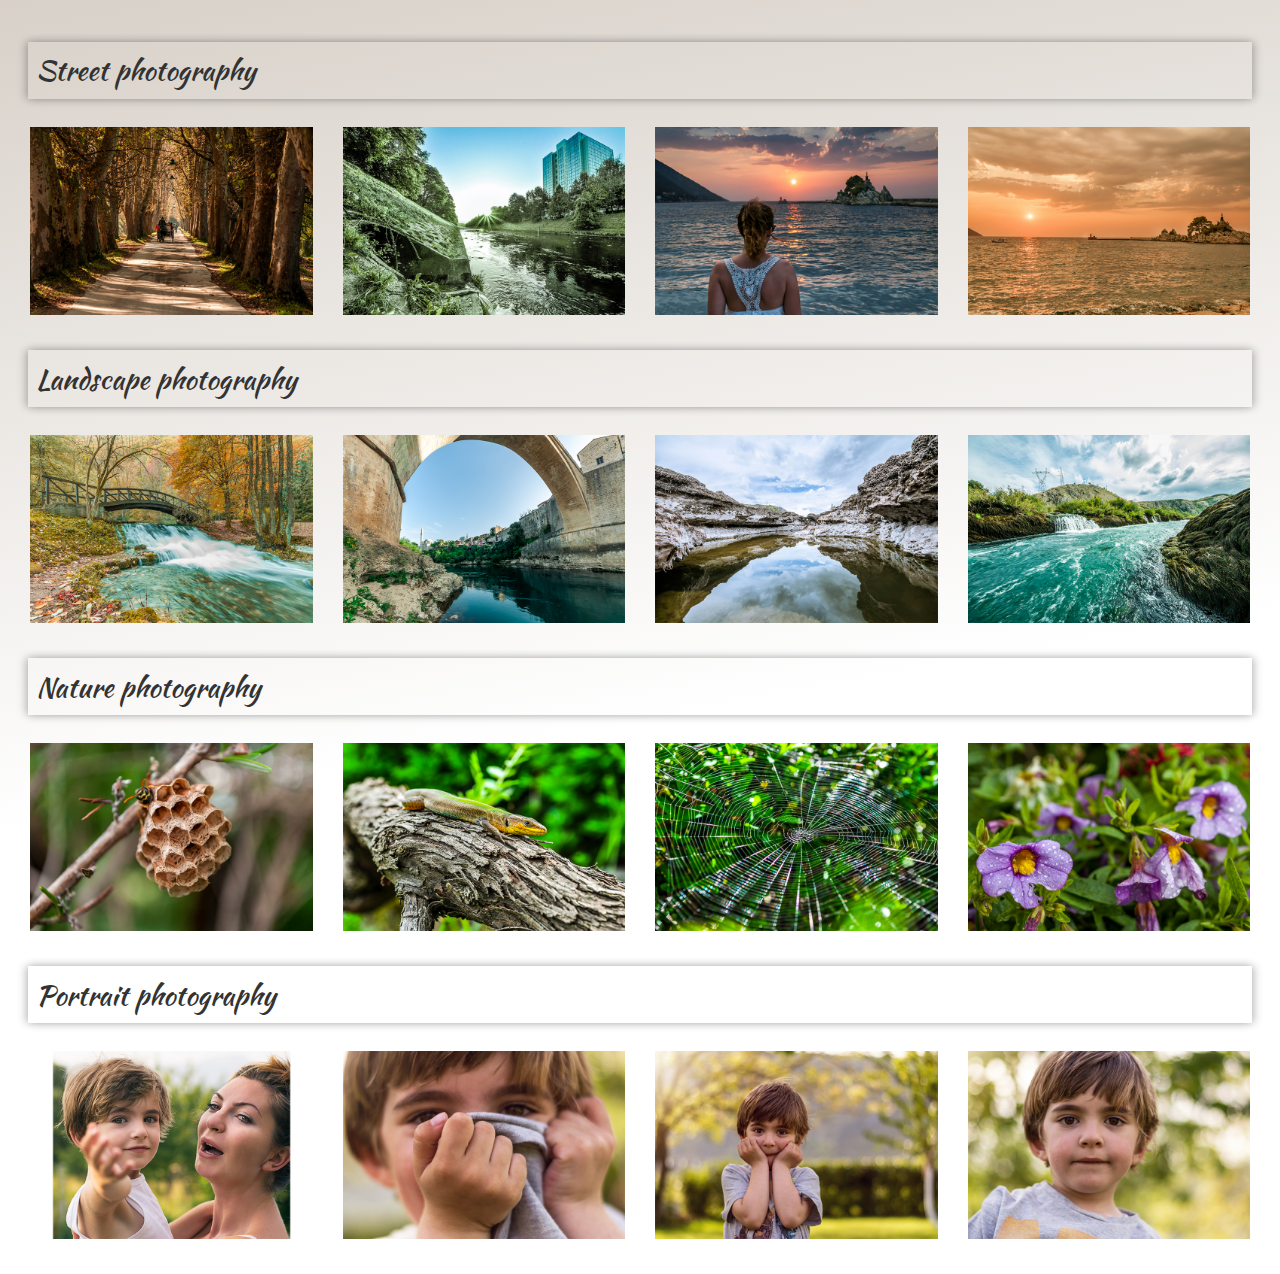
==== gallery.html @ 653e0821 "Initial commit" ====
<!DOCTYPE html>
<html lang="en">
<head>
    <meta charset="UTF-8">
    <meta name="viewport" content="width=device-width, initial-scale=1.0">
    <meta http-equiv="X-UA-Compatible" content="ie=edge">
    <link href="https://fonts.googleapis.com/css?family=Kaushan+Script" rel="stylesheet">
    <link href="css/lightbox.css" rel="stylesheet">
    <link rel="stylesheet" href="css/bootstrap.min.css">
    <title>Document</title>
</head>
<body>

    <p class="street" id="street">Street photography</p>

    <div class="container-fluid">
           <a href="img/autumng.jpg" data-lightbox="gallery"><img src="img/autumng.jpg" class="col-xs-12 col-md-6 col-lg-3" alt=""></a>
           <a href="img/riverg.jpg" data-lightbox="gallery"><img src="img/riverg.jpg" class="col-xs-12 col-md-6 col-lg-3" alt=""></a>
           <a href="img/trpanjg.jpg" data-lightbox="gallery"><img src="img/trpanjg.jpg" class="col-xs-12 col-md-6 col-lg-3" alt=""></a>
           <a href="img/trpanjgg.jpg" data-lightbox="gallery"><img src="img/trpanjgg.jpg" class="col-xs-12 col-md-6 col-lg-3" alt=""></a>
    </div>

    <p class="landscape" id="landscape">Landscape photography</p>

    <div class="container-fluid">
           <a href="img/landscapeg.jpg" data-lightbox="gallery"><img src="img/landscapeg.jpg" class="col-xs-12 col-md-6 col-lg-3" alt=""></a>
           <a href="img/bridge.jpg" data-lightbox="gallery"><img src="img/bridge.jpg" class="col-xs-12 col-md-6 col-lg-3" alt=""></a>
           <a href="img/mirrorg.jpg" data-lightbox="gallery"><img src="img/mirrorg.jpg" class="col-xs-12 col-md-6 col-lg-3" alt=""></a>
           <a href="img/waterg.jpg" data-lightbox="gallery"><img src="img/waterg.jpg" class="col-xs-12 col-md-6 col-lg-3" alt=""></a>
    </div>

    <p class="nature" id="nature">Nature photography</p>

    <div class="container-fluid">
           <a href="img/waspg.jpg" data-lightbox="gallery"><img src="img/waspg.jpg" class="col-xs-12 col-md-6 col-lg-3" alt=""></a>
           <a href="img/lizardg.jpg" data-lightbox="gallery"><img src="img/lizardg.jpg" class="col-xs-12 col-md-6 col-lg-3" alt=""></a>
           <a href="img/netg.jpg" data-lightbox="gallery"><img src="img/netg.jpg" class="col-xs-12 col-md-6 col-lg-3" alt=""></a>
           <a href="img/flowerg.jpg" data-lightbox="gallery"><img src="img/flowerg.jpg" class="col-xs-12 col-md-6 col-lg-3" alt=""></a>
    </div>

    <p class="portrait" id="portrait">Portrait photography</p>

    <div class="container-fluid lastdiv">
           <a href="img/portrait1g.jpg" data-lightbox="gallery"><img src="img/portrait1g.jpg" class="col-xs-12 col-md-6 col-lg-3" alt=""></a>
           <a href="img/portrait2g.jpg" data-lightbox="gallery"><img src="img/portrait2g.jpg" class="col-xs-12 col-md-6 col-lg-3" alt=""></a>
           <a href="img/portrait3g.jpg" data-lightbox="gallery"><img src="img/portrait3g.jpg" class="col-xs-12 col-md-6 col-lg-3" alt=""></a>
           <a href="img/portrait4g.jpg" data-lightbox="gallery"><img src="img/portrait4g.jpg" class="col-xs-12 col-md-6 col-lg-3" alt=""></a>
    </div>

    <script src="js/jquery-3.3.1.min.js"></script>
    <script src="js/bootstrap.min.js"></script>
    <script src="js/lightbox.js"></script>
</body>
</html>
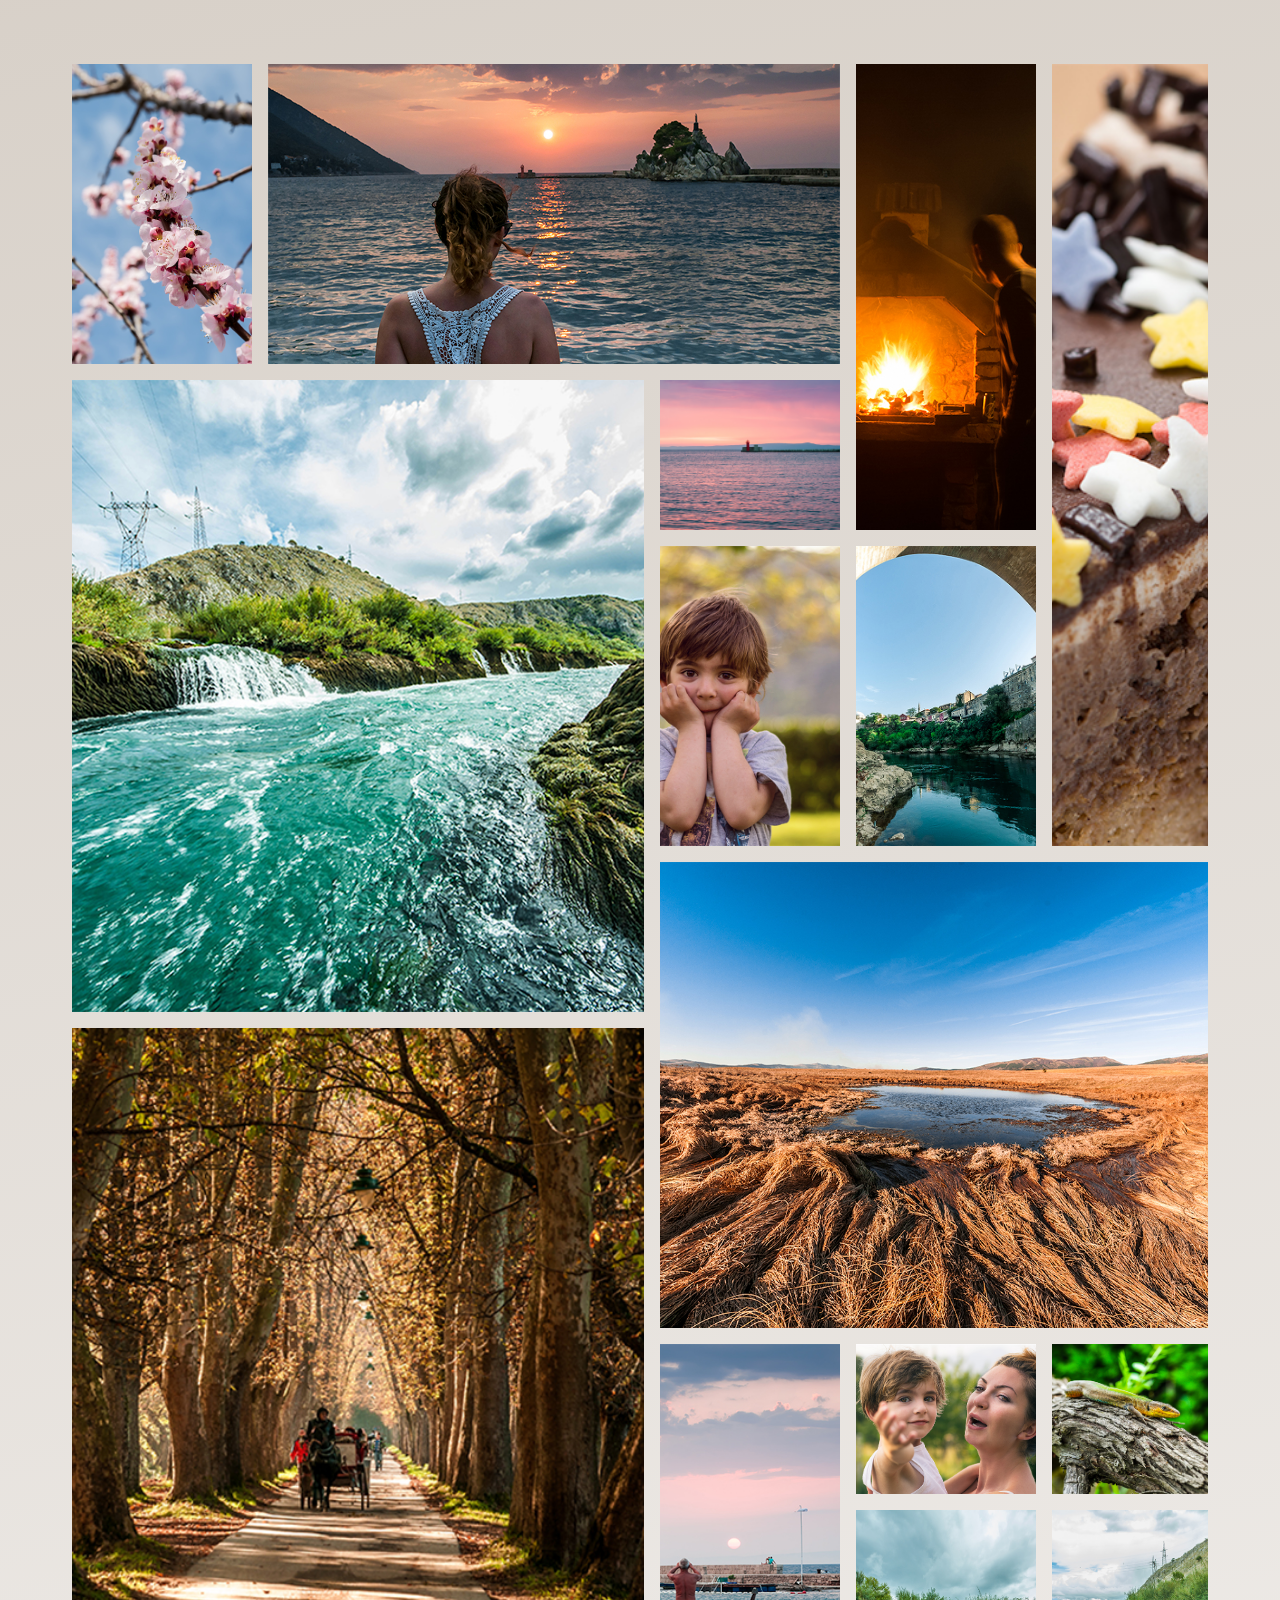
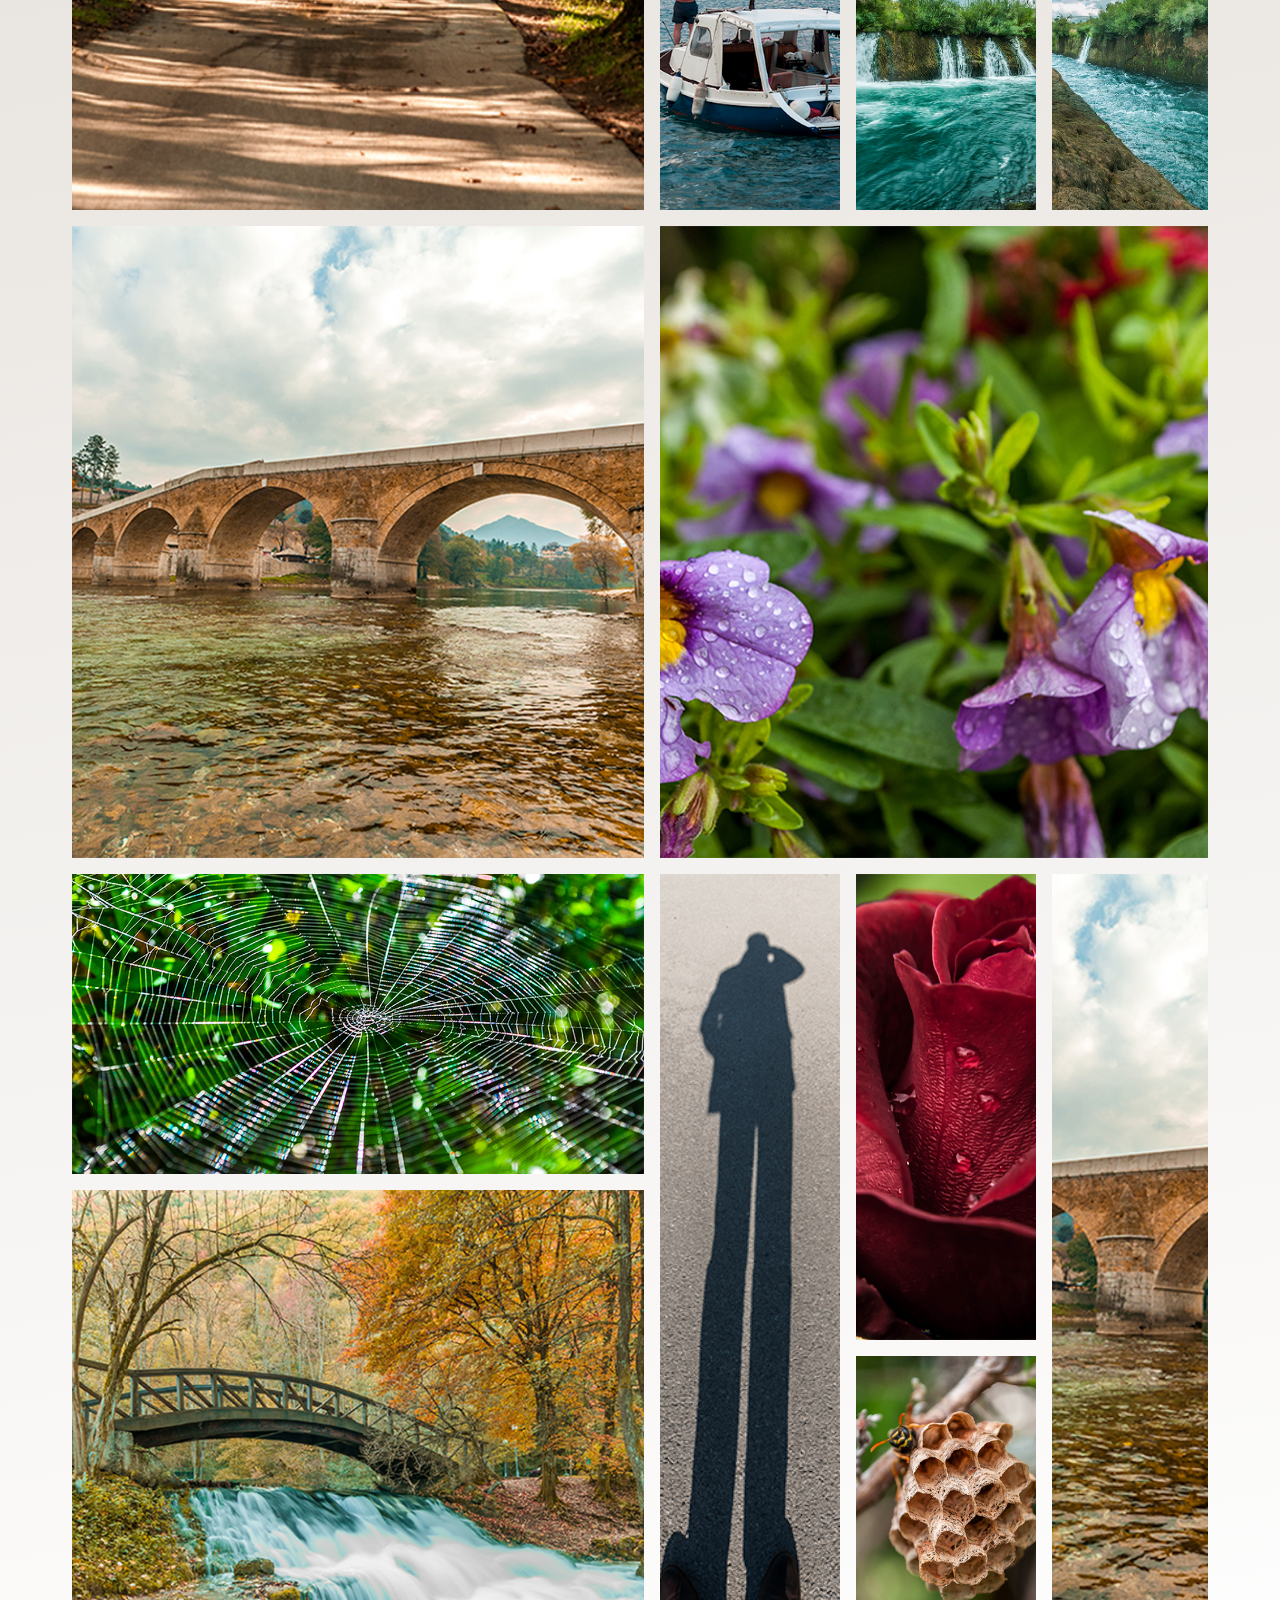
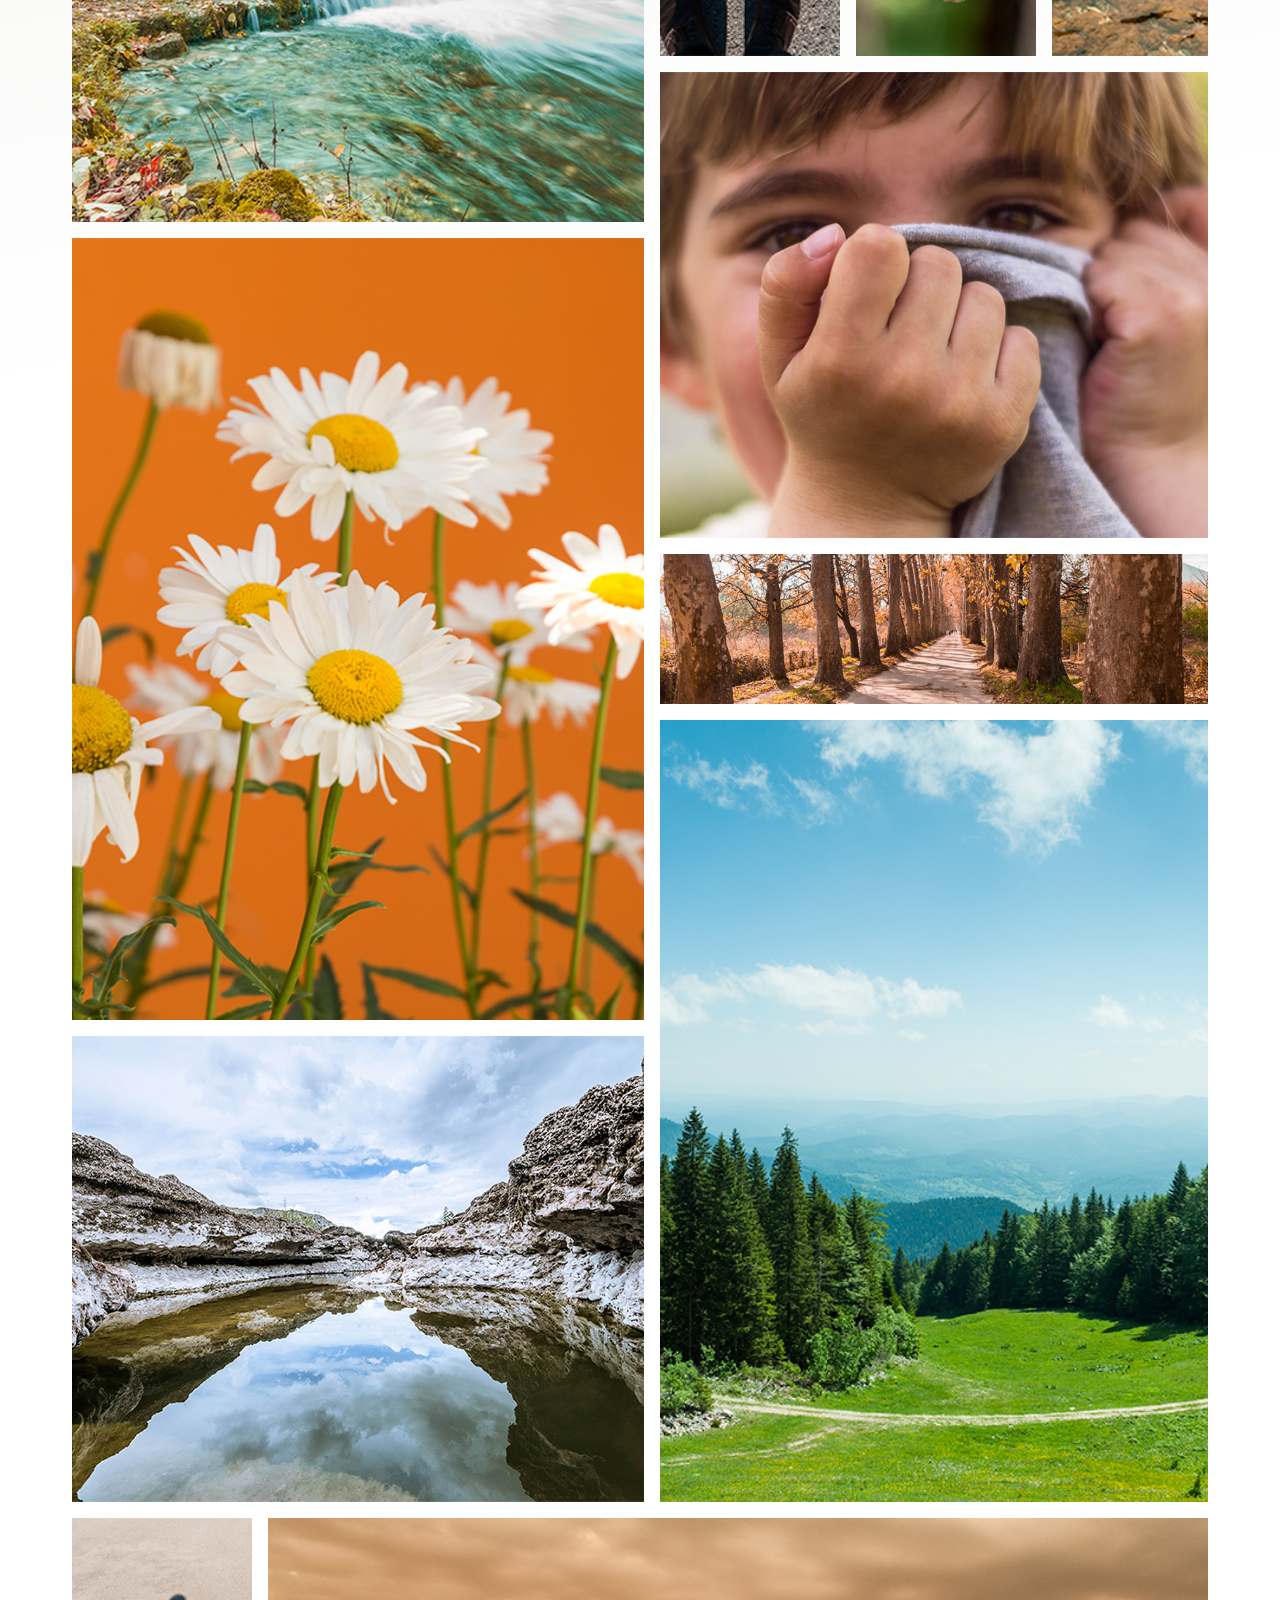
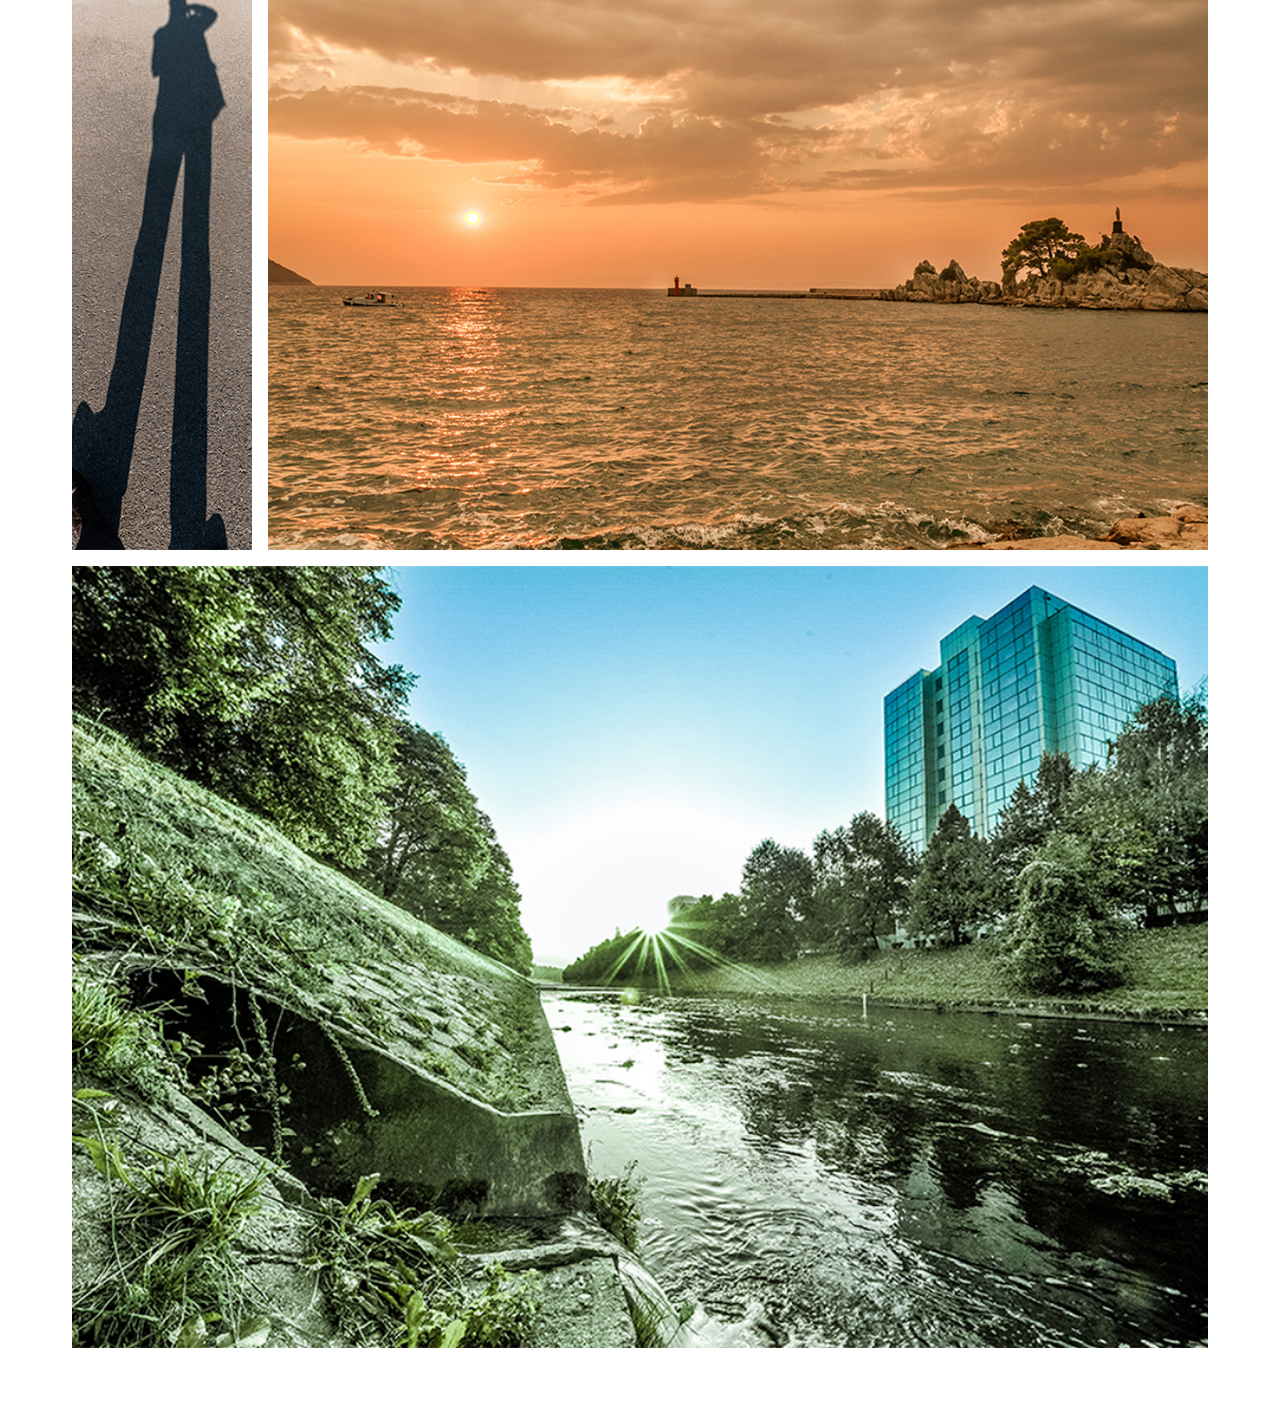
==== commit 066cd1d9: "CSS grid gallery" ====
--- a/gallery.html
+++ b/gallery.html
@@ -1,15 +1,116 @@
 <!DOCTYPE html>
 <html lang="en">
 <head>
-    <meta charset="UTF-8">
-    <meta name="viewport" content="width=device-width, initial-scale=1.0">
-    <meta http-equiv="X-UA-Compatible" content="ie=edge">
-    <link href="https://fonts.googleapis.com/css?family=Kaushan+Script" rel="stylesheet">
-    <link href="css/lightbox.css" rel="stylesheet">
-    <link rel="stylesheet" href="css/bootstrap.min.css">
-    <title>Document</title>
+  <meta charset="UTF-8">
+  <meta name="viewport" content="width=device-width, initial-scale=1.0">
+  <meta http-equiv="X-UA-Compatible" content="ie=edge">
+  <title>Gallery</title>
+  <link rel="stylesheet" href="css/gallery.css">
+  <link href="css/lightbox.css" rel="stylesheet">
 </head>
 <body>
+<div class="main"> 
+
+
+    <div class="img img1"><a href="img/Spring.jpg" data-lightbox="gallery"><img src="img/Spring.jpg" alt=""></a></div> 
+        
+    <div class="img img2"> <a href="img/trpanjg.jpg" data-lightbox="gallery"> <img src="img/trpanjg.jpg" alt=""></a></div>
+ 
+    <div class="img img3"><a href="img/Biosko-2.jpg" data-lightbox="gallery"> <img src="img/Biosko-2.jpg" alt=""></a></div>
+
+    <div class="img img4"><a href="img/waterg.jpg" data-lightbox="gallery"> <img src="img/waterg.jpg" alt="">
+    </a> </div>
+
+    <div class="img img5"><a href="img/cake.jpg" data-lightbox="gallery">  <img src="img/cake.jpg" alt="">
+    </a>  </div>
+
+    <div class="img img6"><a href="img/Kupres.jpg" data-lightbox="gallery">  <img src="img/Kupres.jpg" alt="">
+    </a></div>
+   
+    <div class="img img7"><a href="img/Lighthouse.jpg" data-lightbox="gallery">  <img src="img/Lighthouse.jpg" alt="">
+    </a></div>
+
+    <div class="img img8"><a href="img/autmnmiddle.jpg" data-lightbox="gallery"> <img src="img/autmnmiddle.jpg" alt="">
+    </a></div>
+
+    <div class="img img9"><a href="img/summer.jpg" data-lightbox="gallery"><img src="img/summer.jpg" alt="">
+    </a></div>
+
+    <div class="img img10"><a href="img/bridgeg.jpg" data-lightbox="gallery">  <img src="img/bridgeg.jpg" alt="">
+    </a></div>
+
+    <div class="img img11"><a href="img/dancimiddle.jpg" data-lightbox="gallery">   <img src="img/dancimiddle.jpg" alt="">
+    </a></div>
+
+    <div class="img img12"><a href="img/flowerg.jpg" data-lightbox="gallery">  <img src="img/flowerg.jpg" alt="">
+    </a></div>
+
+    <div class="img img13"><a href="img/bridge.jpg" data-lightbox="gallery">  <img src="img/bridge.jpg" alt="">
+    </a></div>
+
+    <div class="img img14"><a href="img/netg.jpg" data-lightbox="gallery"> <img src="img/netg.jpg" alt="">
+    </a></div>
+
+    <div class="img img15"><a href="img/Selfie1.jpg" data-lightbox="gallery">  <img src="img/Selfie1.jpg" alt="">
+    </a></div>
+
+    <div class="img img16"><a href="img/bridgemiddle.jpg" data-lightbox="gallery">  <img src="img/bridgemiddle.jpg" alt="">
+    </a></div>
+
+    <div class="img img17"><a href="img/portraitg.jpg" data-lightbox="gallery">  <img src="img/portraitg.jpg" alt="">
+    </a></div>
+
+    <div class="img img18"><a href="img/portrait2g.jpg" data-lightbox="gallery">  <img src="img/portrait2g.jpg" alt="">
+    </a></div>
+
+    <div class="img img19"><a href="img/lizardg.jpg" data-lightbox="gallery">  <img src="img/lizardg.jpg" alt="">
+    </a></div>
+
+    <div class="img img20"><a href="img/flowers.jpg" data-lightbox="gallery">  <img src="img/flowers.jpg" alt="">
+    </a></div>
+
+    <div class="img img21"><a href="img/ruza.jpg" data-lightbox="gallery">   <img src="img/ruza.jpg" alt="">
+    </a></div>
+
+    <div class="img img22"><a href="img/autumn.jpg" data-lightbox="gallery">  <img src="img/autumn.jpg" alt="">
+    </a></div>
+
+    <div class="img img23"><a href="img/landscape2.jpg" data-lightbox="gallery">  <img src="img/landscape2.jpg" alt="">
+    </a></div>
+
+    <div class="img img24"><a href="img/mountain.jpg" data-lightbox="gallery">  <img src="img/mountain.jpg" alt="">
+    </a> </div>
+
+    <div class="img img25"><a href="img/bridgeg.jpg" data-lightbox="gallery">  <img src="img/bridgeg.jpg" alt="">
+    </a></div>
+
+    <div class="img img26"><a href="img/mirrorg.jpg" data-lightbox="gallery">  <img src="img/mirrorg.jpg" alt="">
+    </a></div>
+
+    <div class="img img27"><a href="img/selfie.jpg" data-lightbox="gallery">  <img src="img/selfie.jpg" alt="">
+    </a></div>
+
+    <div class="img img28"><a href="img/trpanjgg.jpg" data-lightbox="gallery">  <img src="img/trpanjgg.jpg" alt="">
+    </a></div>
+
+    <div class="img img29"><a href="img/landscape1.jpg" data-lightbox="gallery">  <img src="img/landscape1.jpg" alt="">
+    </a></div>
+
+    <div class="img img30"><a href="img/riverg.jpg" data-lightbox="gallery">   <img src="img/riverg.jpg" alt="">
+    </a></div>
+    
+    <div class="img img31"><a href="img/waspg.jpg" data-lightbox="gallery"> <img src="img/waspg.jpg" alt="">
+    </a></div>
+
+</div><!--main div-->
+
+
+
+
+<!--
+
+
+  <body>
 
     <p class="street" id="street">Street photography</p>
 
@@ -46,9 +147,28 @@
            <a href="img/portrait3g.jpg" data-lightbox="gallery"><img src="img/portrait3g.jpg" class="col-xs-12 col-md-6 col-lg-3" alt=""></a>
            <a href="img/portrait4g.jpg" data-lightbox="gallery"><img src="img/portrait4g.jpg" class="col-xs-12 col-md-6 col-lg-3" alt=""></a>
     </div>
+-->
+    <script src="js/jquery-3.3.1.min.js"></script>
+    <script src="js/lightbox.js"></script>
 
-    <script src="js/jquery-3.3.1.min.js"></script>
-    <script src="js/bootstrap.min.js"></script>
-    <script src="js/lightbox.js"></script>
+  
+  <!-- <button id="button">Click here for a console log!</button>
+            <script>
+                // first, get the button
+                var button = document.querySelector("#button");
+
+                // second, define what you want to happen
+                var clickCallback = function(event) {
+                    alert("You've clicked on the button!");
+                }
+
+                // third, add the event listener on the click event
+                button.addEventListener("mouseover", clickCallback);
+            </script>
+
+  <script src="js/jquery.min.js"></script>
+  <script src="js/popper.min.js"></script>
+  <script src="js/bootstrap.min.js"></script> -->
+
 </body>
-</html>+</html>
--- a/css/gallery.css
+++ b/css/gallery.css
@@ -0,0 +1,107 @@
+/*----------GALLERY--------------*/
+div img {
+    display: block;
+    object-fit: cover;
+    width: 100%;
+    height: 100%; }
+  
+  .main {
+    display: grid;
+    grid-gap: 1rem;
+    grid-template-columns: repeat(auto-fill, minmax(180px, 1fr));
+    grid-auto-rows: 300px 150px;
+    grid-auto-flow: dense;
+    margin: 4rem; 
+  }
+    @media (max-width: 800px){
+      .main{
+        margin: 1rem;
+      }
+    }
+  
+  @media (min-width: 480px) {
+  
+    :nth-child(3n) {
+      grid-row: span 2; }
+    :nth-child(2n) {
+      grid-column: span 3; }
+    :nth-child(4n) {
+      grid-row: span 3; } 
+    :nth-child(5n) {
+      grid-row: span 3; } 
+    .img26 {
+        grid-row: span 2; }
+    .img27 {
+      grid-row: span 3; }
+    .img28 {
+      grid-column: span 5; }
+    .img30 {
+      grid-column: span 6; }
+        
+    }
+    @media (min-width: 1480px) {
+      .main {
+        display: grid;
+        grid-gap: 1.5rem;
+        grid-template-columns: repeat(auto-fill, minmax(300px, 1fr)); 
+        grid-auto-flow: dense; 
+        margin: 6rem; 
+      }
+      :nth-child(2n) {
+        grid-column: span 2; }
+      :nth-child(4n) {
+        grid-row: span 2; } 
+      :nth-child(5n) {
+        grid-row: span 2; } 
+      .img26 {
+        grid-column: span 1; }
+      .img27 {
+        grid-row: span 2; }
+      .img28 {
+        grid-column: span 1; }
+      .img30 {
+        grid-column: span 1; } 
+        .img29 {
+          grid-row: span 2; } 
+          
+      }
+    @media (min-width: 1800px) {
+      .img27 {
+        grid-row: span 3; }
+    }
+    @media (min-width: 2130px) {
+      .img26 {
+        grid-row: span 3; }
+      .img28 {
+        grid-row: span 3; }
+    }
+    @media (min-width: 2450px) {
+      .img31 {
+        grid-column: span 2; }
+      .img29 {
+        grid-row: span 3; }
+    }
+    @media (min-width: 2770px) {
+      .img31 {
+        grid-row: span 2; }
+      .img25 {
+        grid-row: span 4; }
+      .img29 {
+        grid-row: span 2; }
+    }
+    @media (min-width: 3100px) {
+      .img23 {
+        grid-row: span 2; }
+      .img31 {
+        grid-column: span 3; }
+    }
+
+  @media (max-width: 480px) {
+    :nth-child(2n) {
+      grid-row: span 2; }
+    :nth-child(3n) {
+      grid-column: span 2; } 
+    .img31 {
+      grid-row: span 2; }
+      }
+  
